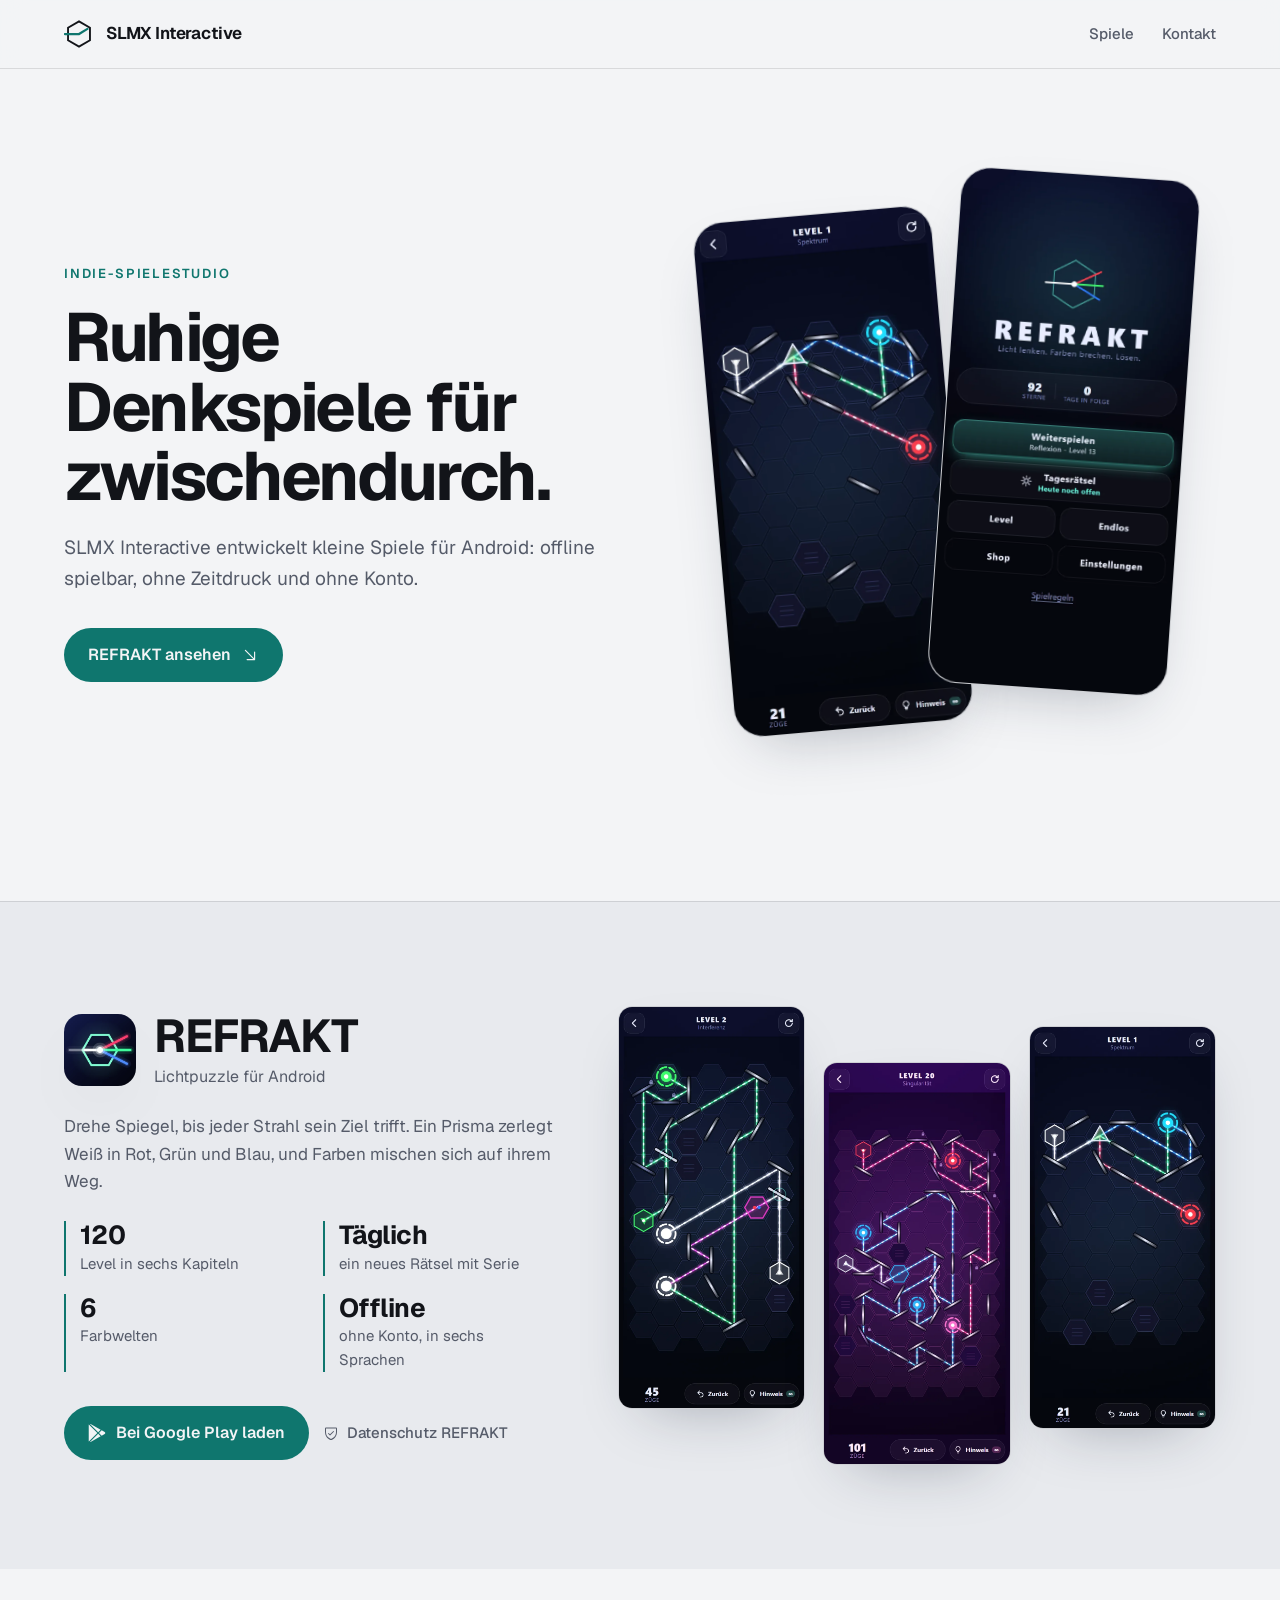
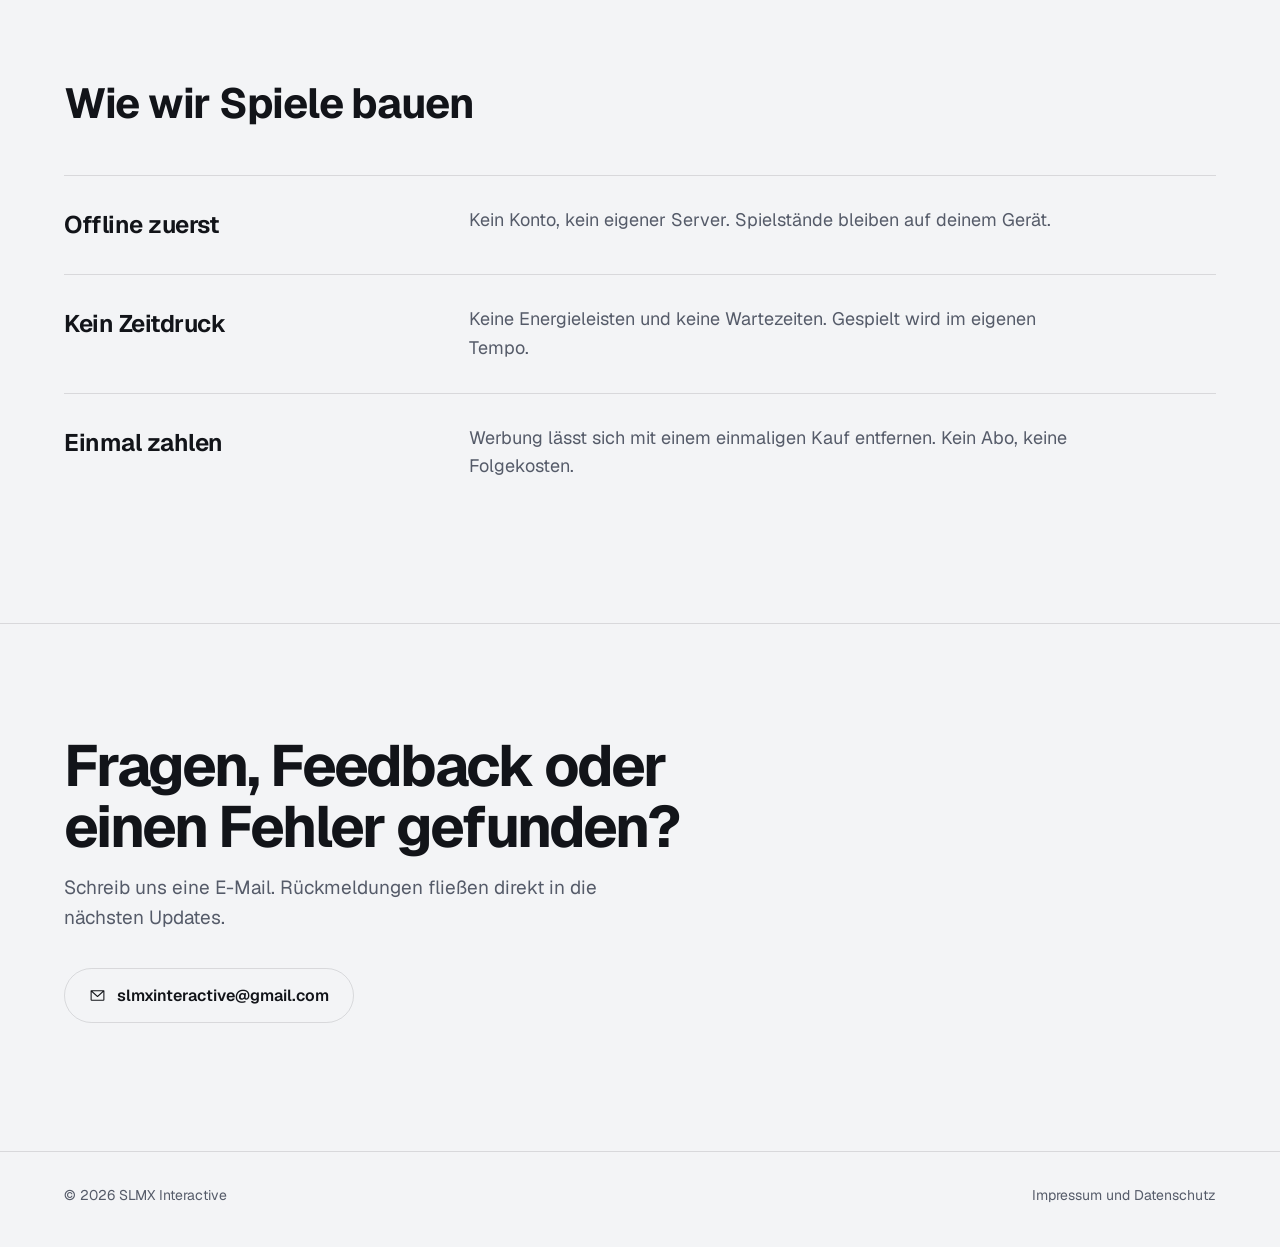
==== index.html @ 8116a7e9 "SLMX Interactive Website mit app-ads.txt Co-Authored-By: Claude Opus 5.5 <noreply@anthropic.com>" ====
<!doctype html>
<html lang="de">
<head>
<meta charset="utf-8">
<meta name="viewport" content="width=device-width, initial-scale=1">
<title>SLMX Interactive | Denkspiele für Android</title>
<meta name="description" content="SLMX Interactive entwickelt kleine Denkspiele für Android: offline spielbar, ohne Zeitdruck und ohne Konto. Aktuell: REFRAKT, ein Lichtpuzzle.">
<meta name="theme-color" content="#0b0d12" media="(prefers-color-scheme: dark)">
<meta name="theme-color" content="#f3f4f6" media="(prefers-color-scheme: light)">
<link rel="canonical" href="https://slmx-interactive.github.io/">
<meta property="og:type" content="website">
<meta property="og:title" content="SLMX Interactive">
<meta property="og:description" content="Ruhige Denkspiele für Android. Aktuell: REFRAKT, ein Lichtpuzzle.">
<meta property="og:image" content="https://slmx-interactive.github.io/assets/img/refrakt-prisma.webp">
<link rel="icon" href="assets/img/refrakt-icon-180.png">
<link rel="preload" href="assets/fonts/geist-var.woff2" as="font" type="font/woff2" crossorigin>
<link rel="stylesheet" href="assets/site.css">
</head>
<body>

<header class="nav">
  <div class="wrap">
    <a class="brand" href="./" aria-label="SLMX Interactive, Startseite">
      <svg viewBox="0 0 32 32" aria-hidden="true"><path d="M16 2.5 27.7 9.25v13.5L16 29.5 4.3 22.75V9.25Z" fill="none" stroke="currentColor" stroke-width="2"/><path d="M1 16h15l9-5.5" fill="none" stroke="var(--accent)" stroke-width="2.4" stroke-linecap="round"/></svg>
      SLMX Interactive
    </a>
    <nav aria-label="Hauptnavigation">
      <ul>
        <li><a href="#spiele">Spiele</a></li>
        <li><a href="#kontakt">Kontakt</a></li>
      </ul>
    </nav>
  </div>
</header>

<main>
  <section class="hero">
    <div class="wrap">
      <div>
        <p class="eyebrow enter" style="--n:0">Indie-Spielestudio</p>
        <h1 class="enter" style="--n:1">Ruhige Denkspiele für zwischendurch.</h1>
        <p class="lead enter" style="--n:2">SLMX Interactive entwickelt kleine Spiele für Android: offline spielbar, ohne Zeitdruck und ohne Konto.</p>
        <a class="btn btn-primary enter" style="--n:3" href="#spiele">REFRAKT ansehen <span class="ico ico-down" aria-hidden="true"></span></a>
      </div>
      <div class="hero-art">
        <figure class="enter" style="--n:2"><img src="assets/img/refrakt-prisma.webp" width="720" height="1558" alt="REFRAKT: ein Prisma zerlegt weißes Licht in Rot, Grün und Blau" fetchpriority="high"></figure>
        <figure class="enter" style="--n:4"><img src="assets/img/refrakt-start.webp" width="720" height="1558" alt="REFRAKT: Startbildschirm mit Weiterspielen, Tagesrätsel und Levelauswahl"></figure>
      </div>
    </div>
  </section>

  <section class="game" id="spiele" aria-labelledby="refrakt-titel">
    <div class="wrap">
      <div class="reveal">
        <div class="game-head">
          <img src="assets/img/refrakt-icon.webp" width="256" height="256" alt="">
          <div>
            <h2 id="refrakt-titel">REFRAKT</h2>
            <p class="game-sub">Lichtpuzzle für Android</p>
          </div>
        </div>
        <p class="body">Drehe Spiegel, bis jeder Strahl sein Ziel trifft. Ein Prisma zerlegt Weiß in Rot, Grün und Blau, und Farben mischen sich auf ihrem Weg.</p>
        <dl class="facts">
          <div><dt>120</dt><dd>Level in sechs Kapiteln</dd></div>
          <div><dt>Täglich</dt><dd>ein neues Rätsel mit Serie</dd></div>
          <div><dt>6</dt><dd>Farbwelten</dd></div>
          <div><dt>Offline</dt><dd>ohne Konto, in sechs Sprachen</dd></div>
        </dl>
        <div class="game-actions">
          <a class="btn btn-primary" href="https://play.google.com/store/apps/details?id=com.refrakt.lightpuzzle" rel="noopener"><span class="ico ico-play" aria-hidden="true"></span> Bei Google Play laden</a>
          <a class="text-link" href="https://filipstanicak.github.io/refrakt-privacy/"><span class="ico ico-shield" aria-hidden="true"></span> Datenschutz REFRAKT</a>
        </div>
      </div>
      <div class="shots">
        <figure class="reveal" style="--n:1"><img src="assets/img/refrakt-mischen.webp" width="720" height="1558" loading="lazy" alt="REFRAKT: Magenta und Grün mischen sich am Empfänger zu Weiß"></figure>
        <figure class="reveal" style="--n:2"><img src="assets/img/refrakt-vapor.webp" width="720" height="1558" loading="lazy" alt="REFRAKT: gelöstes Level aus Kapitel 6 in der Farbwelt Vaporwave"></figure>
        <figure class="reveal" style="--n:3"><img src="assets/img/refrakt-prisma.webp" width="720" height="1558" loading="lazy" alt="REFRAKT: Prisma mit roten, grünen und blauen Strahlen"></figure>
      </div>
    </div>
  </section>

  <section class="principles" aria-labelledby="grundsaetze">
    <div class="wrap">
      <h2 id="grundsaetze" class="reveal">Wie wir Spiele bauen</h2>
      <dl>
        <div class="row reveal"><dt>Offline zuerst</dt><dd>Kein Konto, kein eigener Server. Spielstände bleiben auf deinem Gerät.</dd></div>
        <div class="row reveal" style="--n:1"><dt>Kein Zeitdruck</dt><dd>Keine Energieleisten und keine Wartezeiten. Gespielt wird im eigenen Tempo.</dd></div>
        <div class="row reveal" style="--n:2"><dt>Einmal zahlen</dt><dd>Werbung lässt sich mit einem einmaligen Kauf entfernen. Kein Abo, keine Folgekosten.</dd></div>
      </dl>
    </div>
  </section>

  <section class="contact" id="kontakt" aria-labelledby="kontakt-titel">
    <div class="wrap reveal">
      <h2 id="kontakt-titel">Fragen, Feedback oder einen Fehler gefunden?</h2>
      <p>Schreib uns eine E-Mail. Rückmeldungen fließen direkt in die nächsten Updates.</p>
      <a class="btn btn-quiet" href="mailto:slmxinteractive@gmail.com"><span class="ico ico-mail" aria-hidden="true"></span> slmxinteractive@gmail.com</a>
    </div>
  </section>
</main>

<footer class="foot">
  <div class="wrap">
    <span>© 2026 SLMX Interactive</span>
    <nav aria-label="Rechtliches">
      <a href="impressum.html">Impressum und Datenschutz</a>
    </nav>
  </div>
</footer>

<script>
  // Abschnitte beim Hereinscrollen einblenden. IntersectionObserver statt
  // Scroll-Listener; ohne Unterstuetzung wird alles sofort gezeigt.
  (function () {
    var els = document.querySelectorAll('.reveal');
    if (!('IntersectionObserver' in window)) { els.forEach(function (e) { e.classList.add('shown'); }); return; }
    var io = new IntersectionObserver(function (entries) {
      entries.forEach(function (en) { if (en.isIntersecting) { en.target.classList.add('shown'); io.unobserve(en.target); } });
    }, { threshold: 0.2 });
    els.forEach(function (e) { io.observe(e); });
  })();
</script>
</body>
</html>
---- assets/site.css ----
/* SLMX Interactive - Studio-Website
   Statisches HTML/CSS fuer GitHub Pages, kein Build-Schritt.
   Formensprache: Medien und Flaechen 14px Radius, alle Knoepfe als Pille.
   Ein Akzent (Tuerkis), Hell/Dunkel folgt der Systemeinstellung. */

@font-face {
  font-family: "Geist";
  src: url("fonts/geist-var.woff2") format("woff2");
  font-weight: 100 900;
  font-display: swap;
}

:root {
  --bg: #f3f4f6;
  --surface: #e8eaee;
  --text: #121419;
  --dim: #555b69;
  --line: rgb(18 20 25 / .12);
  --accent: #0f766e;
  --accent-ink: #f3f4f6;
  --shadow: 0 24px 60px -28px rgb(30 40 60 / .35);
  --r: 14px;
  --max: 1200px;
  color-scheme: light dark;
}
@media (prefers-color-scheme: dark) {
  :root {
    --bg: #0b0d12;
    --surface: #14171f;
    --text: #eceef3;
    --dim: #9aa0ae;
    --line: rgb(236 238 243 / .12);
    --accent: #5eead4;
    --accent-ink: #062521;
    --shadow: 0 30px 70px -30px rgb(0 0 0 / .8);
  }
}

* { box-sizing: border-box; }
html { -webkit-text-size-adjust: 100%; scroll-behavior: smooth; }
body {
  margin: 0; background: var(--bg); color: var(--text);
  font-family: "Geist", system-ui, -apple-system, "Segoe UI", Roboto, sans-serif;
  font-size: 17px; line-height: 1.6; -webkit-font-smoothing: antialiased;
}
img { display: block; max-width: 100%; height: auto; }
a { color: inherit; }
:focus-visible { outline: 2px solid var(--accent); outline-offset: 3px; border-radius: 6px; }

.wrap { width: 100%; max-width: var(--max); margin: 0 auto; padding: 0 24px; }

/* Icons: Phosphor / Simple Icons als Maske, damit sie die Textfarbe annehmen */
.ico { display: inline-block; width: 1.1em; height: 1.1em; flex: 0 0 auto; background: currentColor;
  -webkit-mask: var(--i) center / contain no-repeat; mask: var(--i) center / contain no-repeat; }
.ico-arrow { --i: url("icons/arrow-up-right.svg"); }
.ico-down { --i: url("icons/arrow-down-right.svg"); }
.ico-mail { --i: url("icons/envelope-simple.svg"); }
.ico-shield { --i: url("icons/shield-check.svg"); }
.ico-play { --i: url("icons/googleplay.svg"); }

/* ---------- Navigation ---------- */
.nav { position: sticky; top: 0; z-index: 10; background: color-mix(in srgb, var(--bg) 86%, transparent);
  backdrop-filter: blur(12px); -webkit-backdrop-filter: blur(12px); border-bottom: 1px solid var(--line); }
.nav .wrap { display: flex; align-items: center; justify-content: space-between; height: 68px; }
.brand { display: inline-flex; align-items: center; gap: 12px; text-decoration: none; font-weight: 650; letter-spacing: -.01em; }
.brand svg { width: 30px; height: 30px; }
.nav ul { display: flex; gap: 28px; list-style: none; margin: 0; padding: 0; }
.nav a:not(.brand) { text-decoration: none; color: var(--dim); font-size: 15px; font-weight: 500; transition: color .2s; }
.nav a:not(.brand):hover { color: var(--text); }

/* ---------- Buttons ---------- */
.btn { display: inline-flex; align-items: center; gap: 10px; white-space: nowrap;
  padding: 14px 24px; border-radius: 999px; font-size: 16px; font-weight: 600; text-decoration: none;
  transition: transform .25s cubic-bezier(.16, 1, .3, 1), background .2s, color .2s, border-color .2s; }
.btn:active { transform: scale(.98); }
.btn-primary { background: var(--accent); color: var(--accent-ink); }
.btn-primary:hover { transform: translateY(-2px); }
.btn-quiet { border: 1px solid var(--line); color: var(--text); }
.btn-quiet:hover { border-color: var(--text); }

/* ---------- Hero: Split, Text links, echte Screenshots rechts ---------- */
.hero { padding: 72px 0 96px; }
.hero .wrap { display: grid; grid-template-columns: 1.05fr 1fr; gap: 56px; align-items: center; min-height: calc(100dvh - 68px - 168px); }
.eyebrow { margin: 0 0 18px; font-size: 13px; font-weight: 600; letter-spacing: .14em; text-transform: uppercase; color: var(--accent); }
.hero h1 { margin: 0; font-size: clamp(40px, 5.4vw, 68px); line-height: 1.02; letter-spacing: -.035em; font-weight: 700; max-width: 12ch; }
.hero p.lead { margin: 22px 0 34px; font-size: 19px; color: var(--dim); max-width: 44ch; }
.hero-art { position: relative; height: 600px; }
.hero-art figure { position: absolute; margin: 0; width: 240px; border-radius: 30px; overflow: hidden;
  box-shadow: var(--shadow); border: 1px solid var(--line); background: var(--surface); }
.hero-art figure:nth-child(1) { left: 6%; top: 40px; transform: rotate(-5deg); }
.hero-art figure:nth-child(2) { right: 6%; top: 0; transform: rotate(4deg); }

/* ---------- REFRAKT: volle Breite, Text links, Screenshot-Streifen rechts ---------- */
.game { padding: 104px 0; border-top: 1px solid var(--line); background: var(--surface); }
.game .wrap { display: grid; grid-template-columns: .9fr 1.1fr; gap: 64px; align-items: center; }
.game-head { display: flex; align-items: center; gap: 18px; margin-bottom: 24px; }
.game-head img { width: 72px; height: 72px; border-radius: 18px; box-shadow: var(--shadow); }
.game h2 { margin: 0; font-size: clamp(32px, 3.6vw, 46px); line-height: 1.05; letter-spacing: -.03em; }
.game-sub { margin: 4px 0 0; color: var(--dim); font-size: 16px; }
.game p.body { margin: 0 0 26px; color: var(--dim); max-width: 46ch; }
.facts { display: grid; grid-template-columns: repeat(2, minmax(0, 1fr)); gap: 18px 28px; margin: 0 0 34px; padding: 0; }
.facts div { border-left: 2px solid var(--accent); padding-left: 14px; }
.facts dt { font-size: 26px; font-weight: 700; letter-spacing: -.02em; line-height: 1.1; }
.facts dd { margin: 2px 0 0; color: var(--dim); font-size: 15px; }
.game-actions { display: flex; flex-wrap: wrap; gap: 14px; align-items: center; }
.text-link { display: inline-flex; align-items: center; gap: 8px; color: var(--dim); font-size: 15px; font-weight: 500; text-decoration: none; }
.text-link:hover { color: var(--text); }
.shots { display: grid; grid-template-columns: repeat(3, 1fr); gap: 18px; align-items: start; }
.shots figure { margin: 0; border-radius: var(--r); overflow: hidden; border: 1px solid var(--line); box-shadow: var(--shadow); }
.shots figure:nth-child(2) { margin-top: 56px; }
.shots figure:nth-child(3) { margin-top: 20px; }

/* ---------- Grundsaetze: Begriff links, Erklaerung rechts ---------- */
.principles { padding: 112px 0; }
.principles h2 { margin: 0 0 48px; font-size: clamp(30px, 3.4vw, 42px); letter-spacing: -.03em; line-height: 1.08; max-width: 18ch; }
.principles dl { margin: 0; display: grid; gap: 0; }
.principles .row { display: grid; grid-template-columns: minmax(200px, 1fr) 2fr; gap: 32px; padding: 30px 0; border-top: 1px solid var(--line); }
.principles dt { font-size: 24px; font-weight: 650; letter-spacing: -.02em; }
.principles dd { margin: 0; color: var(--dim); font-size: 18px; max-width: 52ch; }

/* ---------- Kontakt ---------- */
.contact { padding: 112px 0 128px; border-top: 1px solid var(--line); }
.contact .wrap { display: flex; flex-direction: column; align-items: flex-start; }
.contact h2 { margin: 0 0 16px; font-size: clamp(34px, 4.6vw, 58px); letter-spacing: -.035em; line-height: 1.04; max-width: 16ch; }
.contact p { margin: 0 0 34px; color: var(--dim); font-size: 19px; max-width: 44ch; }

/* ---------- Footer ---------- */
.foot { border-top: 1px solid var(--line); padding: 32px 0 40px; color: var(--dim); font-size: 14px; }
.foot .wrap { display: flex; flex-wrap: wrap; gap: 16px 32px; justify-content: space-between; }
.foot nav { display: flex; gap: 24px; }
.foot a { text-decoration: none; }
.foot a:hover { color: var(--text); }

/* ---------- Rechtstexte ---------- */
.legal { padding: 72px 0 112px; }
.legal .wrap { max-width: 760px; }
.legal h1 { margin: 0 0 40px; font-size: clamp(36px, 4.4vw, 52px); letter-spacing: -.035em; line-height: 1.05; }
.legal h2 { margin: 48px 0 12px; font-size: 22px; letter-spacing: -.015em; }
.legal p, .legal li { color: var(--dim); }
.legal address { font-style: normal; color: var(--text); line-height: 1.7; }

/* ---------- Bewegung: nur Einblenden, nur wenn gewuenscht ---------- */
@media (prefers-reduced-motion: no-preference) {
  .enter { opacity: 0; transform: translateY(18px); animation: enter .8s cubic-bezier(.16, 1, .3, 1) forwards; animation-delay: calc(var(--n, 0) * 90ms); }
  .hero-art figure.enter:nth-child(1) { transform: rotate(-5deg) translateY(28px); animation-name: enter-l; }
  .hero-art figure.enter:nth-child(2) { transform: rotate(4deg) translateY(28px); animation-name: enter-r; }
  .reveal { opacity: 0; transform: translateY(24px); transition: opacity .8s cubic-bezier(.16, 1, .3, 1), transform .8s cubic-bezier(.16, 1, .3, 1); transition-delay: calc(var(--n, 0) * 80ms); }
  .reveal.shown { opacity: 1; transform: none; }
}
@keyframes enter { to { opacity: 1; transform: none; } }
@keyframes enter-l { to { opacity: 1; transform: rotate(-5deg); } }
@keyframes enter-r { to { opacity: 1; transform: rotate(4deg); } }
@media (prefers-reduced-motion: reduce) { html { scroll-behavior: auto; } .btn { transition: none; } }

/* ---------- Mobil: alles einspaltig ---------- */
@media (max-width: 860px) {
  .hero { padding: 40px 0 72px; }
  .hero .wrap, .game .wrap { grid-template-columns: 1fr; gap: 44px; min-height: 0; }
  .hero-art { height: 420px; }
  .hero-art figure { width: 190px; border-radius: 24px; }
  .game, .principles, .contact { padding: 80px 0; }
  .shots { grid-template-columns: repeat(3, 72%); overflow-x: auto; scroll-snap-type: x mandatory; padding-bottom: 8px; }
  .shots figure { scroll-snap-align: start; margin-top: 0 !important; }
  .principles .row { grid-template-columns: 1fr; gap: 8px; }
  .nav ul { gap: 20px; }
}
@media (max-width: 420px) {
  .wrap { padding: 0 18px; }
  .nav ul li:first-child { display: none; }
  .hero-art figure { width: 160px; }
}
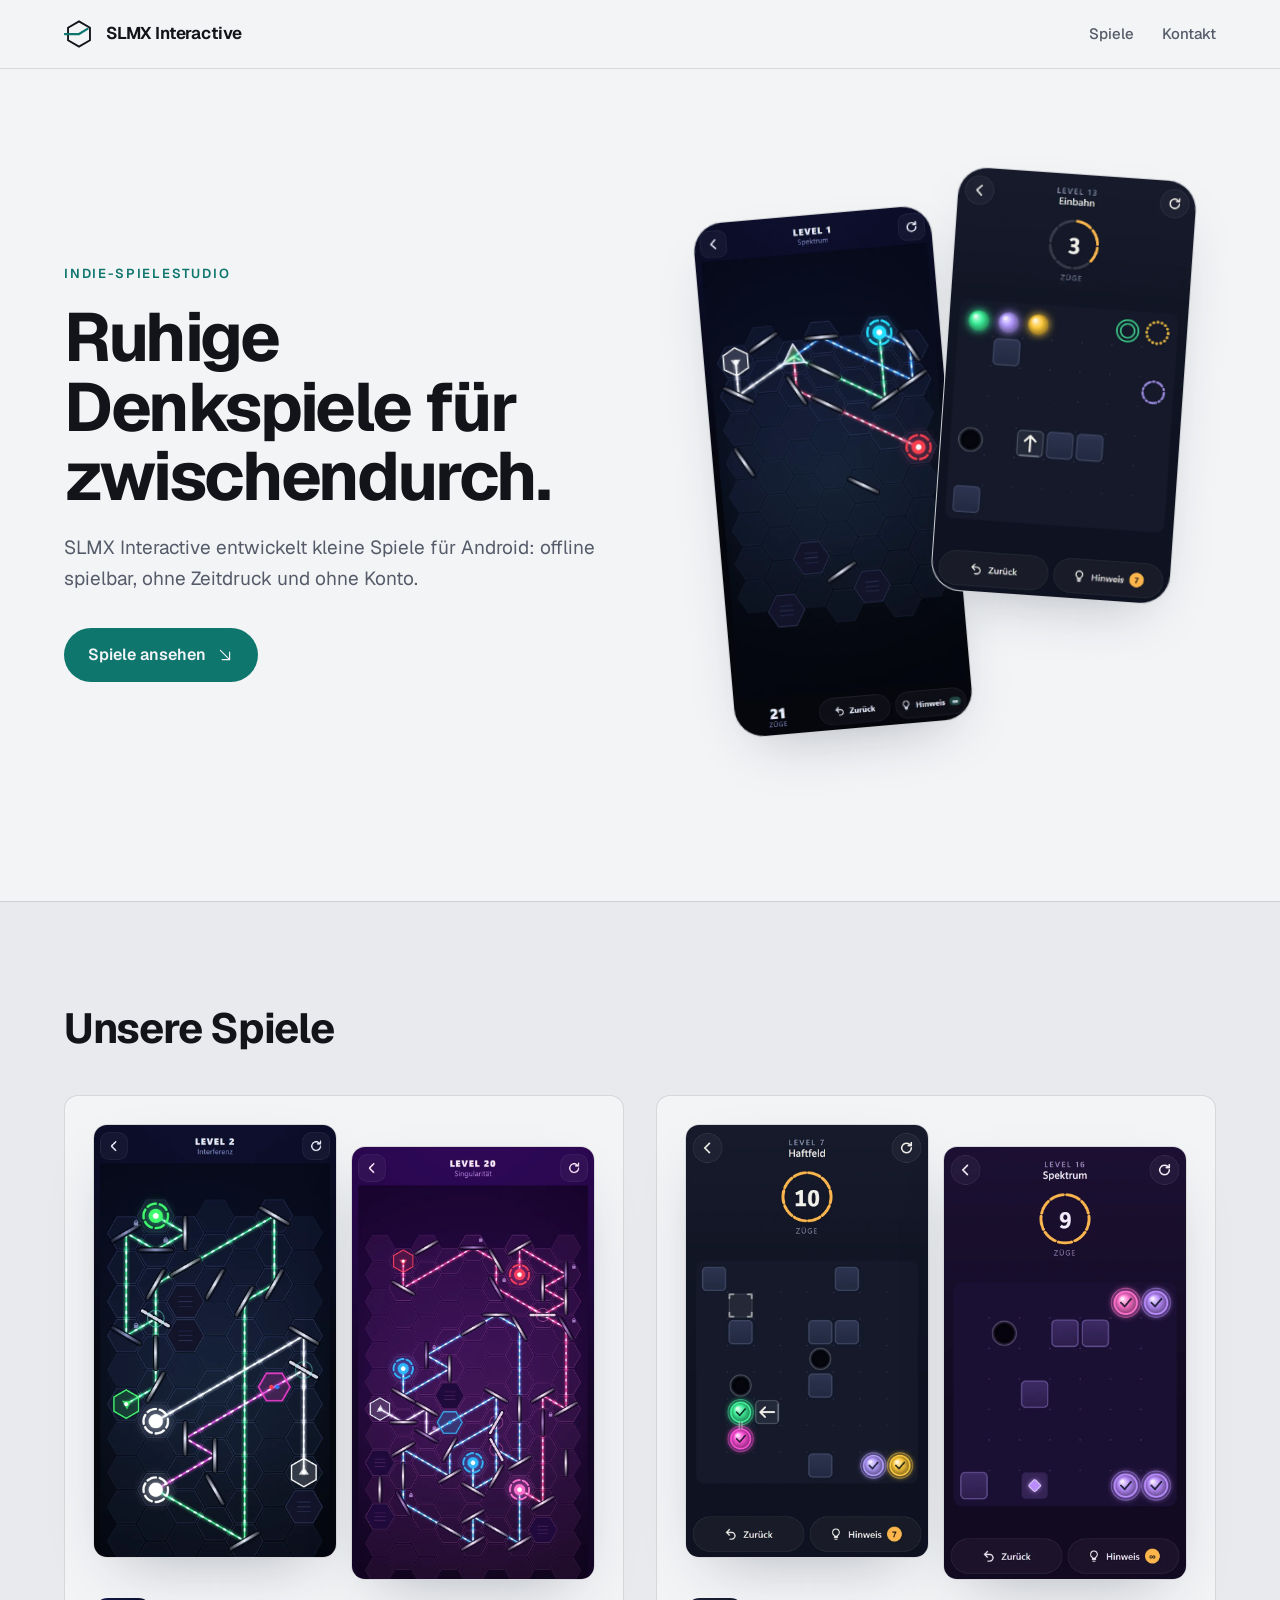
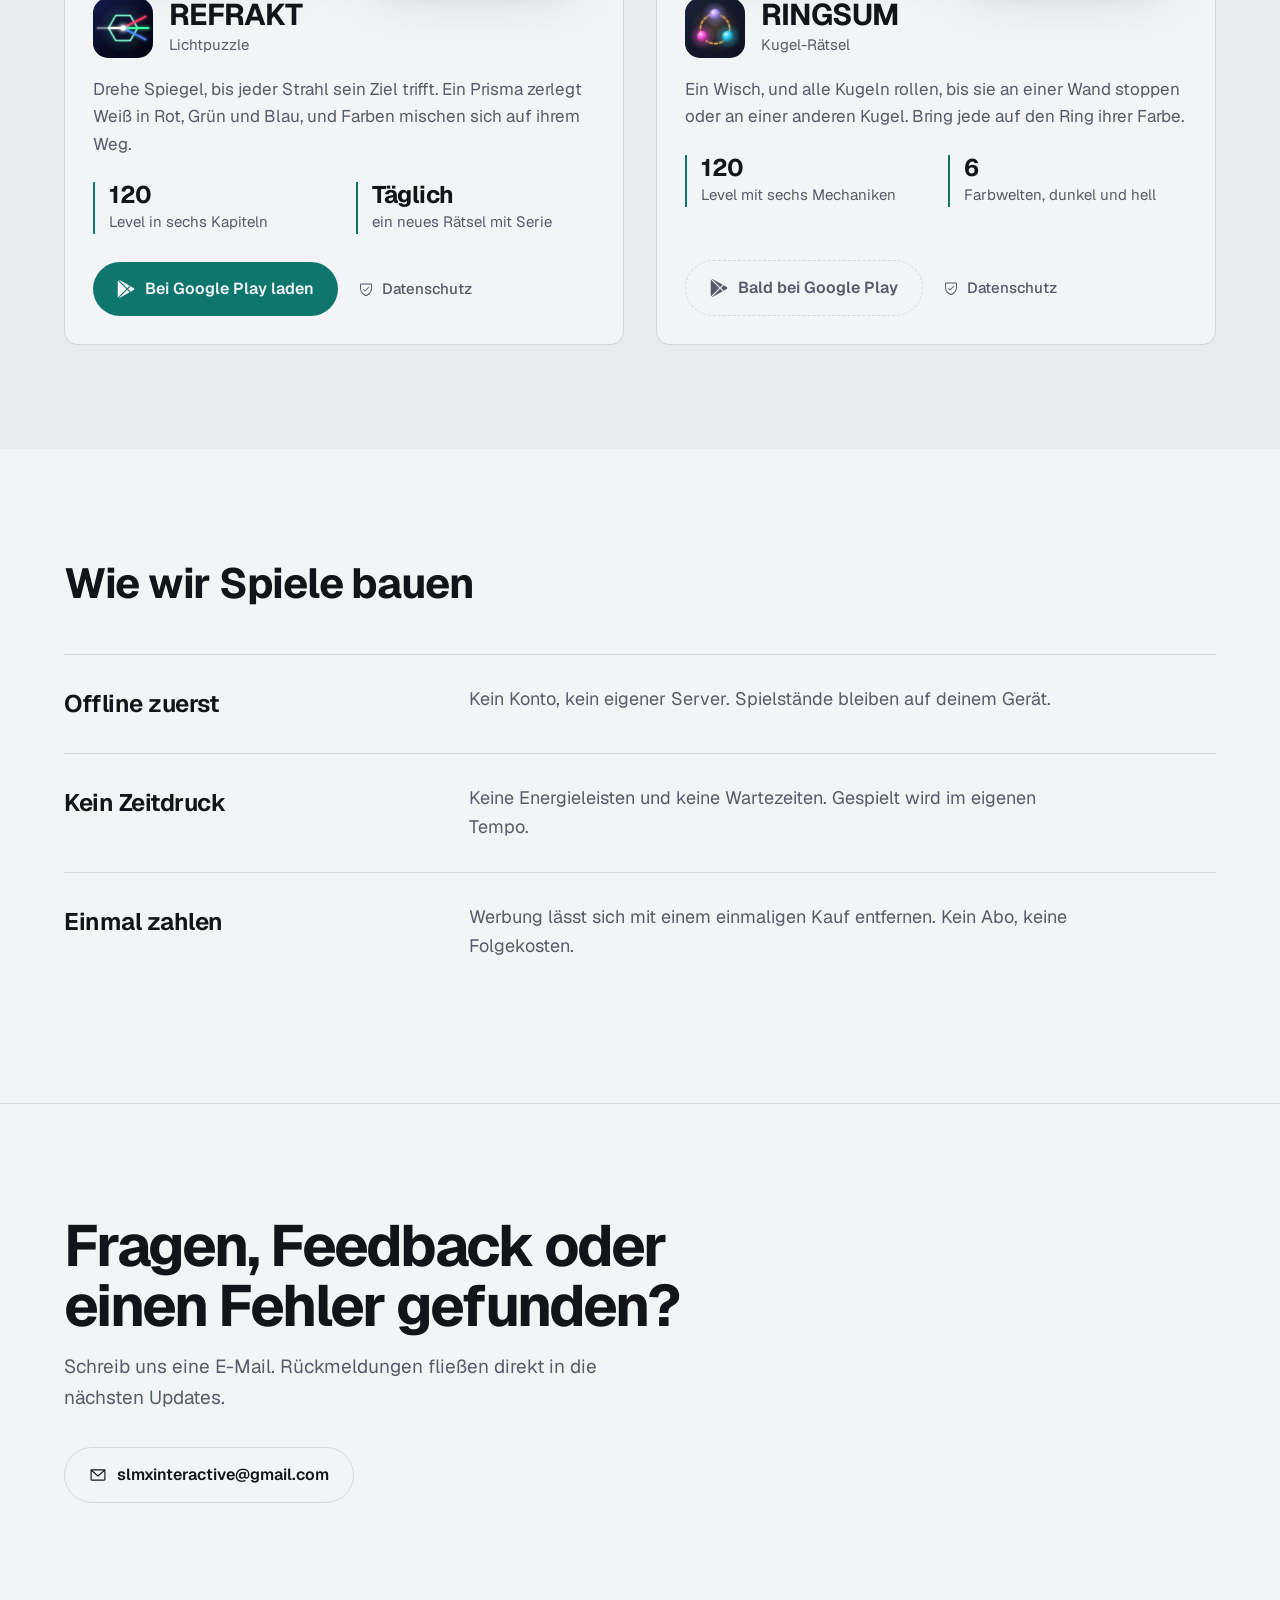
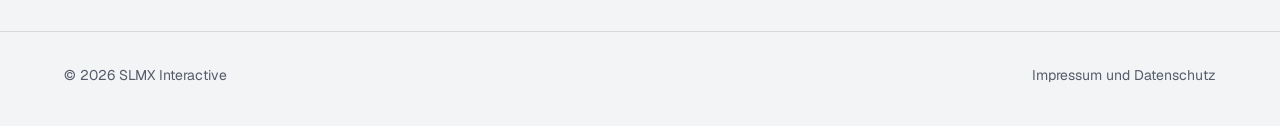
==== commit f71b00f2: "RINGSUM auf der Website ergänzt Co-Authored-By: Claude Opus 5.5 <noreply@anthropic.com>" ====
--- a/index.html
+++ b/index.html
@@ -4,13 +4,13 @@
 <meta charset="utf-8">
 <meta name="viewport" content="width=device-width, initial-scale=1">
 <title>SLMX Interactive | Denkspiele für Android</title>
-<meta name="description" content="SLMX Interactive entwickelt kleine Denkspiele für Android: offline spielbar, ohne Zeitdruck und ohne Konto. Aktuell: REFRAKT, ein Lichtpuzzle.">
+<meta name="description" content="SLMX Interactive entwickelt kleine Denkspiele für Android: offline spielbar, ohne Zeitdruck und ohne Konto. REFRAKT und RINGSUM.">
 <meta name="theme-color" content="#0b0d12" media="(prefers-color-scheme: dark)">
 <meta name="theme-color" content="#f3f4f6" media="(prefers-color-scheme: light)">
 <link rel="canonical" href="https://slmx-interactive.github.io/">
 <meta property="og:type" content="website">
 <meta property="og:title" content="SLMX Interactive">
-<meta property="og:description" content="Ruhige Denkspiele für Android. Aktuell: REFRAKT, ein Lichtpuzzle.">
+<meta property="og:description" content="Ruhige Denkspiele für Android: REFRAKT und RINGSUM.">
 <meta property="og:image" content="https://slmx-interactive.github.io/assets/img/refrakt-prisma.webp">
 <link rel="icon" href="assets/img/refrakt-icon-180.png">
 <link rel="preload" href="assets/fonts/geist-var.woff2" as="font" type="font/woff2" crossorigin>
@@ -40,41 +40,66 @@
         <p class="eyebrow enter" style="--n:0">Indie-Spielestudio</p>
         <h1 class="enter" style="--n:1">Ruhige Denkspiele für zwischendurch.</h1>
         <p class="lead enter" style="--n:2">SLMX Interactive entwickelt kleine Spiele für Android: offline spielbar, ohne Zeitdruck und ohne Konto.</p>
-        <a class="btn btn-primary enter" style="--n:3" href="#spiele">REFRAKT ansehen <span class="ico ico-down" aria-hidden="true"></span></a>
+        <a class="btn btn-primary enter" style="--n:3" href="#spiele">Spiele ansehen <span class="ico ico-down" aria-hidden="true"></span></a>
       </div>
       <div class="hero-art">
         <figure class="enter" style="--n:2"><img src="assets/img/refrakt-prisma.webp" width="720" height="1558" alt="REFRAKT: ein Prisma zerlegt weißes Licht in Rot, Grün und Blau" fetchpriority="high"></figure>
-        <figure class="enter" style="--n:4"><img src="assets/img/refrakt-start.webp" width="720" height="1558" alt="REFRAKT: Startbildschirm mit Weiterspielen, Tagesrätsel und Levelauswahl"></figure>
+        <figure class="enter" style="--n:4"><img src="assets/img/ringsum-spiel.webp" width="720" height="1280" alt="RINGSUM: Kugeln auf einem Brett mit Ringen, Loch und Einbahn-Tor"></figure>
       </div>
     </div>
   </section>
 
-  <section class="game" id="spiele" aria-labelledby="refrakt-titel">
+  <section class="games" id="spiele" aria-labelledby="spiele-titel">
     <div class="wrap">
-      <div class="reveal">
-        <div class="game-head">
-          <img src="assets/img/refrakt-icon.webp" width="256" height="256" alt="">
-          <div>
-            <h2 id="refrakt-titel">REFRAKT</h2>
-            <p class="game-sub">Lichtpuzzle für Android</p>
+      <h2 id="spiele-titel" class="reveal">Unsere Spiele</h2>
+      <div class="games-grid">
+
+        <article class="game-card reveal" aria-labelledby="refrakt-titel">
+          <div class="game-shots">
+            <img src="assets/img/refrakt-mischen.webp" width="720" height="1558" loading="lazy" alt="REFRAKT: Magenta und Grün mischen sich am Empfänger zu Weiß">
+            <img src="assets/img/refrakt-vapor.webp" width="720" height="1558" loading="lazy" alt="REFRAKT: gelöstes Level aus Kapitel 6 in der Farbwelt Vaporwave">
           </div>
-        </div>
-        <p class="body">Drehe Spiegel, bis jeder Strahl sein Ziel trifft. Ein Prisma zerlegt Weiß in Rot, Grün und Blau, und Farben mischen sich auf ihrem Weg.</p>
-        <dl class="facts">
-          <div><dt>120</dt><dd>Level in sechs Kapiteln</dd></div>
-          <div><dt>Täglich</dt><dd>ein neues Rätsel mit Serie</dd></div>
-          <div><dt>6</dt><dd>Farbwelten</dd></div>
-          <div><dt>Offline</dt><dd>ohne Konto, in sechs Sprachen</dd></div>
-        </dl>
-        <div class="game-actions">
-          <a class="btn btn-primary" href="https://play.google.com/store/apps/details?id=com.refrakt.lightpuzzle" rel="noopener"><span class="ico ico-play" aria-hidden="true"></span> Bei Google Play laden</a>
-          <a class="text-link" href="https://filipstanicak.github.io/refrakt-privacy/"><span class="ico ico-shield" aria-hidden="true"></span> Datenschutz REFRAKT</a>
-        </div>
-      </div>
-      <div class="shots">
-        <figure class="reveal" style="--n:1"><img src="assets/img/refrakt-mischen.webp" width="720" height="1558" loading="lazy" alt="REFRAKT: Magenta und Grün mischen sich am Empfänger zu Weiß"></figure>
-        <figure class="reveal" style="--n:2"><img src="assets/img/refrakt-vapor.webp" width="720" height="1558" loading="lazy" alt="REFRAKT: gelöstes Level aus Kapitel 6 in der Farbwelt Vaporwave"></figure>
-        <figure class="reveal" style="--n:3"><img src="assets/img/refrakt-prisma.webp" width="720" height="1558" loading="lazy" alt="REFRAKT: Prisma mit roten, grünen und blauen Strahlen"></figure>
+          <div class="game-head">
+            <img src="assets/img/refrakt-icon.webp" width="256" height="256" alt="">
+            <div>
+              <h3 id="refrakt-titel">REFRAKT</h3>
+              <p class="game-sub">Lichtpuzzle</p>
+            </div>
+          </div>
+          <p class="body">Drehe Spiegel, bis jeder Strahl sein Ziel trifft. Ein Prisma zerlegt Weiß in Rot, Grün und Blau, und Farben mischen sich auf ihrem Weg.</p>
+          <dl class="facts">
+            <div><dt>120</dt><dd>Level in sechs Kapiteln</dd></div>
+            <div><dt>Täglich</dt><dd>ein neues Rätsel mit Serie</dd></div>
+          </dl>
+          <div class="game-actions">
+            <a class="btn btn-primary" href="https://play.google.com/store/apps/details?id=com.refrakt.lightpuzzle" rel="noopener"><span class="ico ico-play" aria-hidden="true"></span> Bei Google Play laden</a>
+            <a class="text-link" href="https://filipstanicak.github.io/refrakt-privacy/"><span class="ico ico-shield" aria-hidden="true"></span> Datenschutz</a>
+          </div>
+        </article>
+
+        <article class="game-card reveal" style="--n:1" aria-labelledby="ringsum-titel">
+          <div class="game-shots">
+            <img src="assets/img/ringsum-kette.webp" width="720" height="1280" loading="lazy" alt="RINGSUM: Kettenkugeln und Haftfeld, zwei Kugeln liegen auf ihren Ringen">
+            <img src="assets/img/ringsum-vapor.webp" width="720" height="1280" loading="lazy" alt="RINGSUM: gelöstes Level mit Farbwechsler in der Farbwelt Vapor">
+          </div>
+          <div class="game-head">
+            <img src="assets/img/ringsum-icon.webp" width="256" height="256" alt="">
+            <div>
+              <h3 id="ringsum-titel">RINGSUM</h3>
+              <p class="game-sub">Kugel-Rätsel</p>
+            </div>
+          </div>
+          <p class="body">Ein Wisch, und alle Kugeln rollen, bis sie an einer Wand stoppen oder an einer anderen Kugel. Bring jede auf den Ring ihrer Farbe.</p>
+          <dl class="facts">
+            <div><dt>120</dt><dd>Level mit sechs Mechaniken</dd></div>
+            <div><dt>6</dt><dd>Farbwelten, dunkel und hell</dd></div>
+          </dl>
+          <div class="game-actions">
+            <span class="soon"><span class="ico ico-play" aria-hidden="true"></span> Bald bei Google Play</span>
+            <a class="text-link" href="https://filipstanicak.github.io/ringsum-privacy/"><span class="ico ico-shield" aria-hidden="true"></span> Datenschutz</a>
+          </div>
+        </article>
+
       </div>
     </div>
   </section>
--- a/assets/site.css
+++ b/assets/site.css
@@ -90,25 +90,30 @@
 .hero-art figure:nth-child(1) { left: 6%; top: 40px; transform: rotate(-5deg); }
 .hero-art figure:nth-child(2) { right: 6%; top: 0; transform: rotate(4deg); }
 
-/* ---------- REFRAKT: volle Breite, Text links, Screenshot-Streifen rechts ---------- */
-.game { padding: 104px 0; border-top: 1px solid var(--line); background: var(--surface); }
-.game .wrap { display: grid; grid-template-columns: .9fr 1.1fr; gap: 64px; align-items: center; }
-.game-head { display: flex; align-items: center; gap: 18px; margin-bottom: 24px; }
-.game-head img { width: 72px; height: 72px; border-radius: 18px; box-shadow: var(--shadow); }
-.game h2 { margin: 0; font-size: clamp(32px, 3.6vw, 46px); line-height: 1.05; letter-spacing: -.03em; }
-.game-sub { margin: 4px 0 0; color: var(--dim); font-size: 16px; }
-.game p.body { margin: 0 0 26px; color: var(--dim); max-width: 46ch; }
-.facts { display: grid; grid-template-columns: repeat(2, minmax(0, 1fr)); gap: 18px 28px; margin: 0 0 34px; padding: 0; }
+/* ---------- Spiele: zwei gleichwertige Spiele nebeneinander ---------- */
+.games { padding: 104px 0; border-top: 1px solid var(--line); background: var(--surface); }
+.games h2 { margin: 0 0 44px; font-size: clamp(30px, 3.4vw, 42px); letter-spacing: -.03em; line-height: 1.08; }
+.games-grid { display: grid; grid-template-columns: 1fr 1fr; gap: 32px; }
+.game-card { display: flex; flex-direction: column; padding: 28px; border-radius: var(--r);
+  background: var(--bg); border: 1px solid var(--line); }
+.game-shots { display: grid; grid-template-columns: 1fr 1fr; gap: 14px; margin-bottom: 28px; }
+.game-shots img { width: 100%; aspect-ratio: 9 / 16; object-fit: cover; object-position: top;
+  border-radius: var(--r); border: 1px solid var(--line); box-shadow: var(--shadow); }
+.game-shots img:nth-child(2) { transform: translateY(22px); }
+.game-head { display: flex; align-items: center; gap: 16px; margin: 12px 0 18px; }
+.game-head img { width: 60px; height: 60px; border-radius: 15px; box-shadow: var(--shadow); }
+.game-card h3 { margin: 0; font-size: 30px; line-height: 1.05; letter-spacing: -.03em; }
+.game-sub { margin: 2px 0 0; color: var(--dim); font-size: 15px; }
+.game-card p.body { margin: 0 0 24px; color: var(--dim); max-width: 46ch; }
+.facts { display: grid; grid-template-columns: repeat(2, minmax(0, 1fr)); gap: 18px 24px; margin: 0 0 28px; padding: 0; }
 .facts div { border-left: 2px solid var(--accent); padding-left: 14px; }
-.facts dt { font-size: 26px; font-weight: 700; letter-spacing: -.02em; line-height: 1.1; }
+.facts dt { font-size: 24px; font-weight: 700; letter-spacing: -.02em; line-height: 1.1; }
 .facts dd { margin: 2px 0 0; color: var(--dim); font-size: 15px; }
-.game-actions { display: flex; flex-wrap: wrap; gap: 14px; align-items: center; }
+.game-actions { margin-top: auto; display: flex; flex-wrap: wrap; gap: 14px 20px; align-items: center; }
 .text-link { display: inline-flex; align-items: center; gap: 8px; color: var(--dim); font-size: 15px; font-weight: 500; text-decoration: none; }
 .text-link:hover { color: var(--text); }
-.shots { display: grid; grid-template-columns: repeat(3, 1fr); gap: 18px; align-items: start; }
-.shots figure { margin: 0; border-radius: var(--r); overflow: hidden; border: 1px solid var(--line); box-shadow: var(--shadow); }
-.shots figure:nth-child(2) { margin-top: 56px; }
-.shots figure:nth-child(3) { margin-top: 20px; }
+.soon { display: inline-flex; align-items: center; gap: 10px; padding: 14px 24px; border-radius: 999px;
+  border: 1px dashed var(--line); color: var(--dim); font-size: 16px; font-weight: 600; white-space: nowrap; }
 
 /* ---------- Grundsaetze: Begriff links, Erklaerung rechts ---------- */
 .principles { padding: 112px 0; }
@@ -155,12 +160,12 @@
 /* ---------- Mobil: alles einspaltig ---------- */
 @media (max-width: 860px) {
   .hero { padding: 40px 0 72px; }
-  .hero .wrap, .game .wrap { grid-template-columns: 1fr; gap: 44px; min-height: 0; }
+  .hero .wrap { grid-template-columns: 1fr; gap: 44px; min-height: 0; }
+  .games-grid { grid-template-columns: 1fr; }
+  .game-card { padding: 20px; }
   .hero-art { height: 420px; }
   .hero-art figure { width: 190px; border-radius: 24px; }
-  .game, .principles, .contact { padding: 80px 0; }
-  .shots { grid-template-columns: repeat(3, 72%); overflow-x: auto; scroll-snap-type: x mandatory; padding-bottom: 8px; }
-  .shots figure { scroll-snap-align: start; margin-top: 0 !important; }
+  .games, .principles, .contact { padding: 80px 0; }
   .principles .row { grid-template-columns: 1fr; gap: 8px; }
   .nav ul { gap: 20px; }
 }
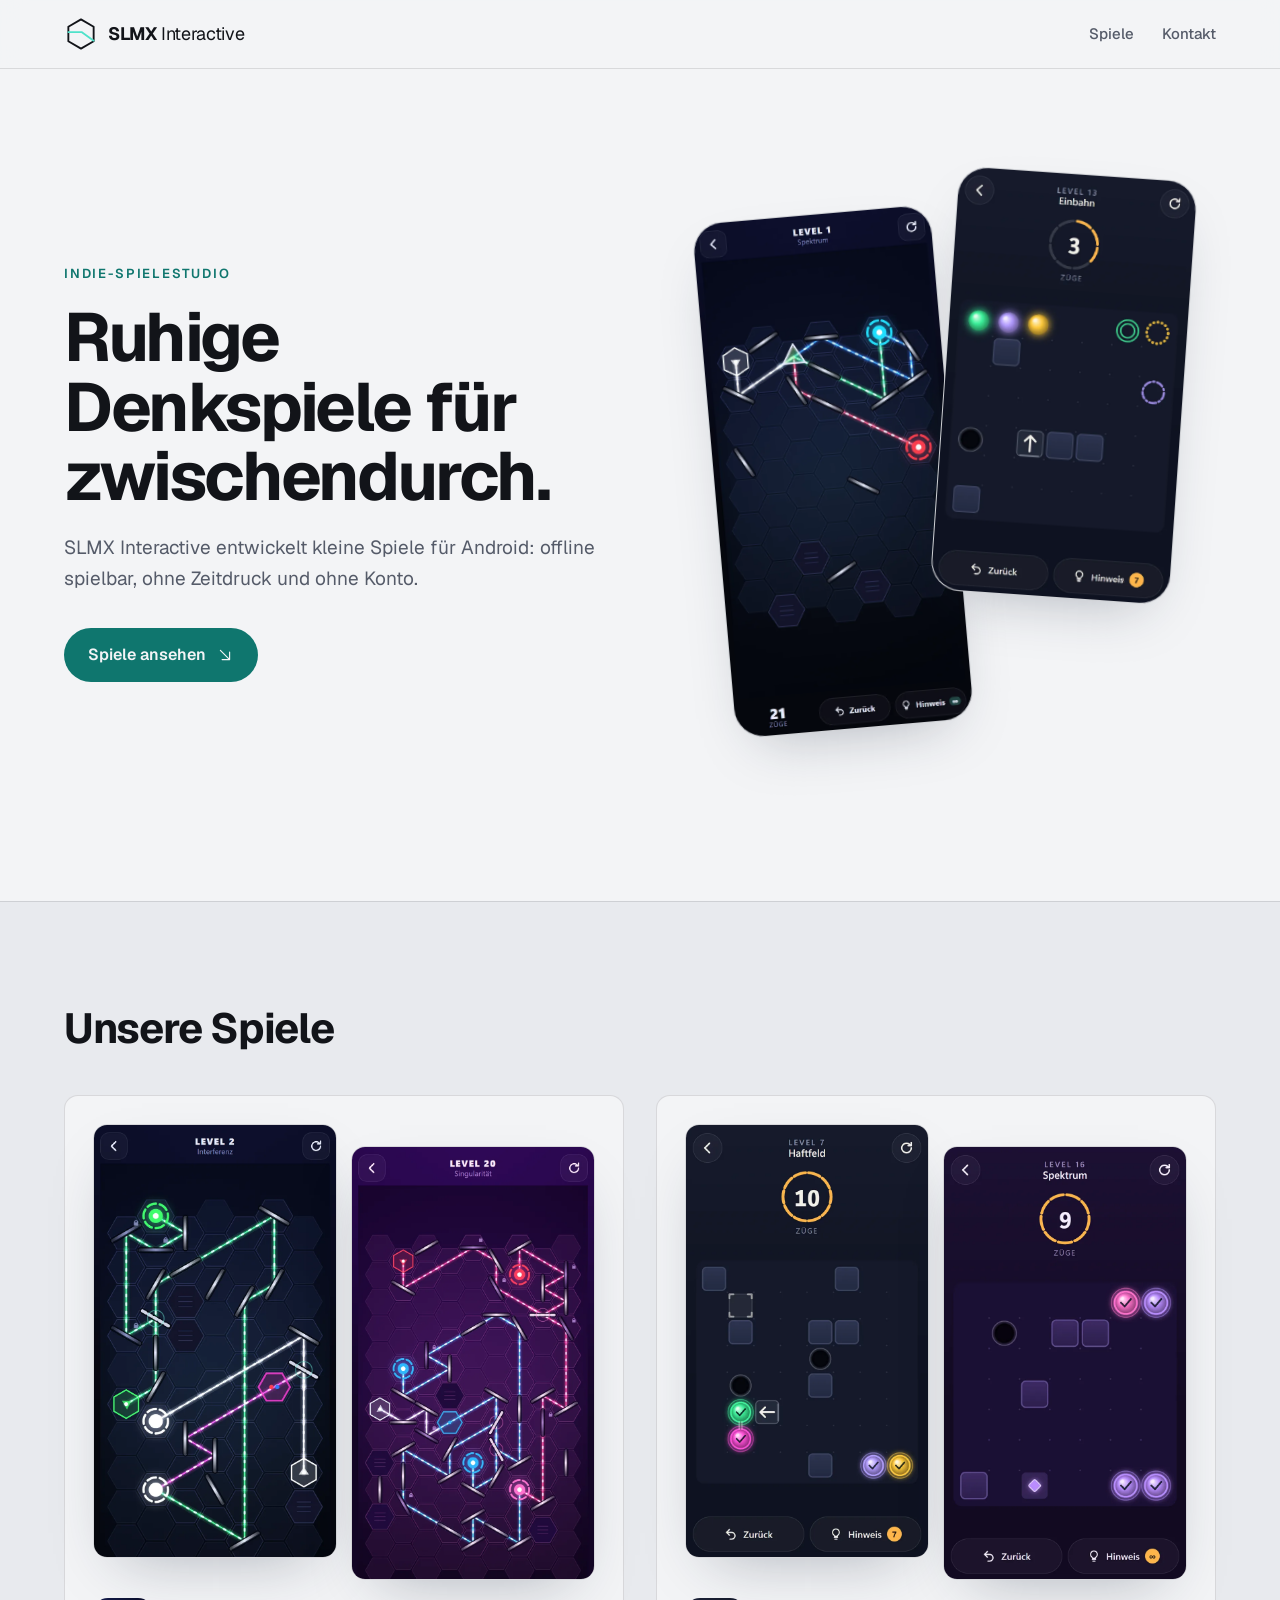
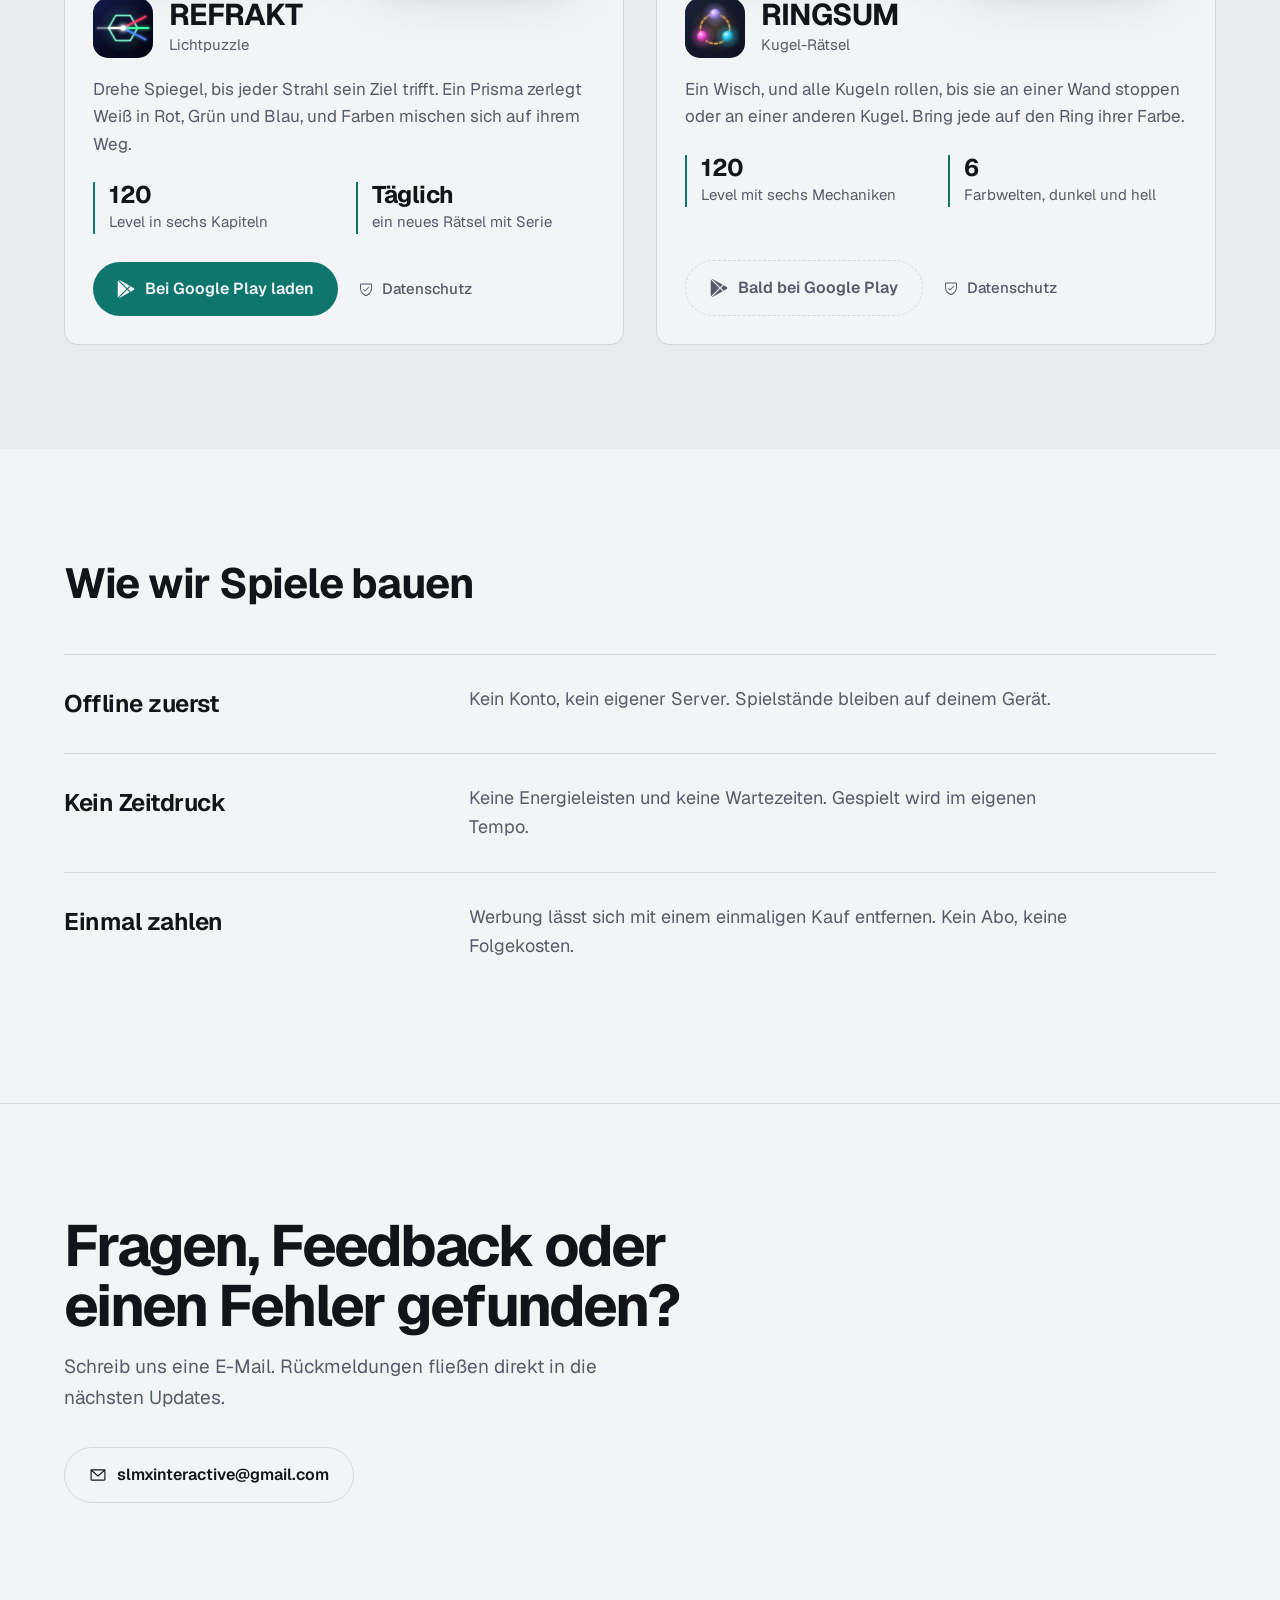
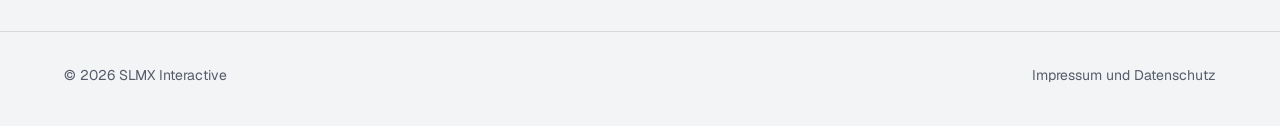
==== commit 31bdc146: "Neues SLMX-Logo: Vektor-Set, Favicon, Vorschaubild Co-Authored-By: Claude Opus 5.5 <noreply@anthropi" ====
--- a/index.html
+++ b/index.html
@@ -11,8 +11,13 @@
 <meta property="og:type" content="website">
 <meta property="og:title" content="SLMX Interactive">
 <meta property="og:description" content="Ruhige Denkspiele für Android: REFRAKT und RINGSUM.">
-<meta property="og:image" content="https://slmx-interactive.github.io/assets/img/refrakt-prisma.webp">
-<link rel="icon" href="assets/img/refrakt-icon-180.png">
+<meta property="og:image" content="https://slmx-interactive.github.io/assets/logo/og-image.png">
+<meta property="og:image:width" content="1200">
+<meta property="og:image:height" content="630">
+<meta name="twitter:card" content="summary_large_image">
+<link rel="icon" href="assets/logo/favicon.svg" type="image/svg+xml">
+<link rel="icon" href="assets/logo/favicon-32.png" sizes="32x32" type="image/png">
+<link rel="apple-touch-icon" href="assets/logo/apple-touch-icon.png">
 <link rel="preload" href="assets/fonts/geist-var.woff2" as="font" type="font/woff2" crossorigin>
 <link rel="stylesheet" href="assets/site.css">
 </head>
@@ -21,8 +26,8 @@
 <header class="nav">
   <div class="wrap">
     <a class="brand" href="./" aria-label="SLMX Interactive, Startseite">
-      <svg viewBox="0 0 32 32" aria-hidden="true"><path d="M16 2.5 27.7 9.25v13.5L16 29.5 4.3 22.75V9.25Z" fill="none" stroke="currentColor" stroke-width="2"/><path d="M1 16h15l9-5.5" fill="none" stroke="var(--accent)" stroke-width="2.4" stroke-linecap="round"/></svg>
-      SLMX Interactive
+      <svg viewBox="0 0 256 256" aria-hidden="true"><path d="M128 18 L223.26 73 L223.26 183 L128 238 L32.74 183 L32.74 73 Z" fill="none" stroke="currentColor" stroke-width="14" stroke-linejoin="round"/><path d="M32.74 113.53 L132.2 113.53 L223.26 177.96" fill="none" stroke="#4fe2ca" stroke-width="14" stroke-linecap="round" stroke-linejoin="round"/></svg>
+      <span class="brand-name"><b>SLMX</b> Interactive</span>
     </a>
     <nav aria-label="Hauptnavigation">
       <ul>
--- a/assets/site.css
+++ b/assets/site.css
@@ -62,8 +62,9 @@
 .nav { position: sticky; top: 0; z-index: 10; background: color-mix(in srgb, var(--bg) 86%, transparent);
   backdrop-filter: blur(12px); -webkit-backdrop-filter: blur(12px); border-bottom: 1px solid var(--line); }
 .nav .wrap { display: flex; align-items: center; justify-content: space-between; height: 68px; }
-.brand { display: inline-flex; align-items: center; gap: 12px; text-decoration: none; font-weight: 650; letter-spacing: -.01em; }
-.brand svg { width: 30px; height: 30px; }
+.brand { display: inline-flex; align-items: center; gap: 10px; text-decoration: none; font-size: 18px; font-weight: 400; letter-spacing: -.02em; }
+.brand svg { width: 34px; height: 34px; }
+.brand b { font-weight: 700; }
 .nav ul { display: flex; gap: 28px; list-style: none; margin: 0; padding: 0; }
 .nav a:not(.brand) { text-decoration: none; color: var(--dim); font-size: 15px; font-weight: 500; transition: color .2s; }
 .nav a:not(.brand):hover { color: var(--text); }
